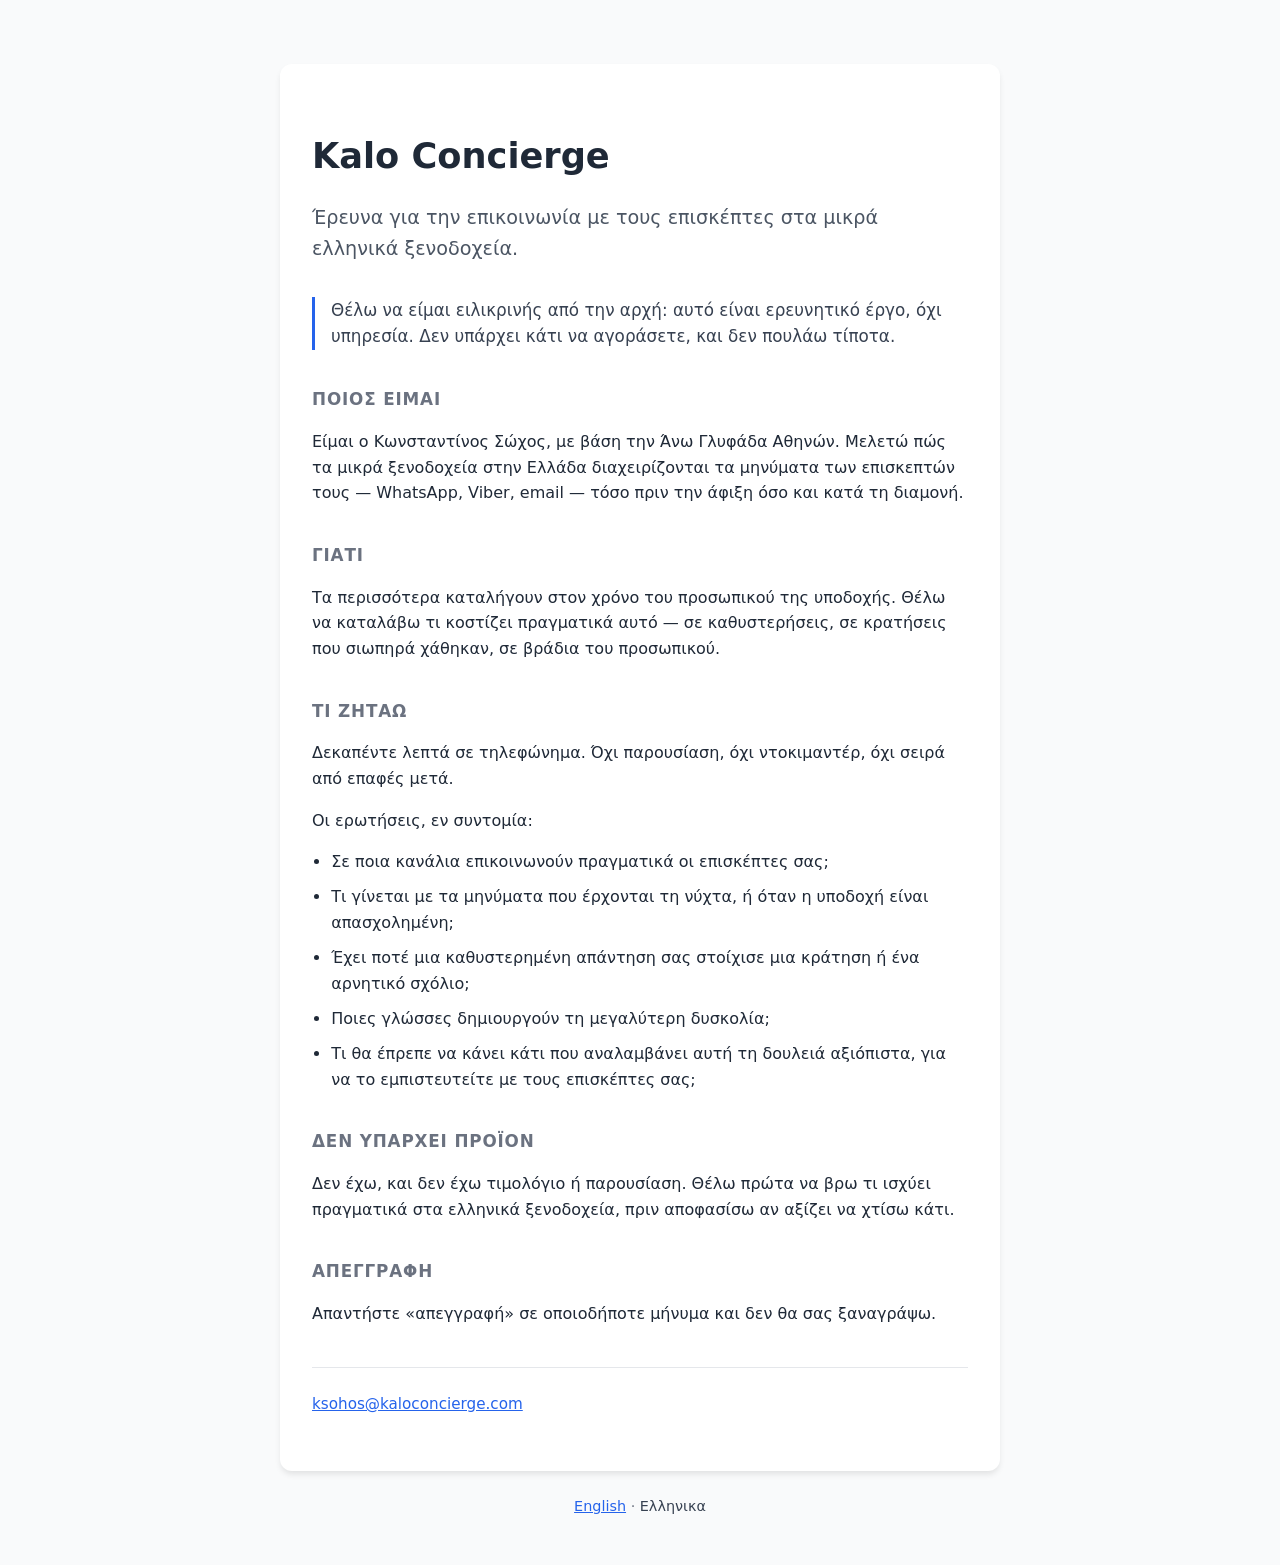
==== index-gr.html @ 6334cbd0 "Add Kalo Concierge research site (EN/GR) Research-only landing page for kaloconcierge.com. States pl" ====
<!DOCTYPE html>
<html lang="el">
<head>
  <meta charset="UTF-8">
  <meta name="viewport" content="width=device-width, initial-scale=1.0">
  <title>Kalo Concierge — έρευνα για την επικοινωνία με τους επισκέπτες στα μικρά ελληνικά ξενοδοχεία</title>
  <meta name="description" content="Ανεξάρτητη έρευνα για το πώς τα μικρά ξενοδοχεία στην Ελλάδα διαχειρίζονται τα μηνύματα των επισκεπτών τους σε WhatsApp, Viber και email. Ερευνητικό έργο, όχι υπηρεσία.">
  <link rel="alternate" hreflang="el" href="/index-gr.html">
  <link rel="alternate" hreflang="en" href="/index.html">
  <link rel="stylesheet" href="/styles.css">
</head>
<body>
  <main>
    <h1>Kalo Concierge</h1>
    <p class="tagline">Έρευνα για την επικοινωνία με τους επισκέπτες στα μικρά ελληνικά ξενοδοχεία.</p>

    <p class="lead">Θέλω να είμαι ειλικρινής από την αρχή: αυτό είναι ερευνητικό έργο, όχι
    υπηρεσία. Δεν υπάρχει κάτι να αγοράσετε, και δεν πουλάω τίποτα.</p>

    <section>
      <h2>Ποιος είμαι</h2>
      <p>Είμαι ο Κωνσταντίνος Σώχος, με βάση την Άνω Γλυφάδα Αθηνών. Μελετώ πώς τα μικρά
      ξενοδοχεία στην Ελλάδα διαχειρίζονται τα μηνύματα των επισκεπτών τους — WhatsApp, Viber,
      email — τόσο πριν την άφιξη όσο και κατά τη διαμονή.</p>
    </section>

    <section>
      <h2>Γιατί</h2>
      <p>Τα περισσότερα καταλήγουν στον χρόνο του προσωπικού της υποδοχής. Θέλω να καταλάβω
      τι κοστίζει πραγματικά αυτό — σε καθυστερήσεις, σε κρατήσεις που σιωπηρά χάθηκαν, σε
      βράδια του προσωπικού.</p>
    </section>

    <section>
      <h2>Τι ζητάω</h2>
      <p>Δεκαπέντε λεπτά σε τηλεφώνημα. Όχι παρουσίαση, όχι ντοκιμαντέρ, όχι σειρά από
      επαφές μετά.</p>
      <p>Οι ερωτήσεις, εν συντομία:</p>
      <ul>
        <li>Σε ποια κανάλια επικοινωνούν πραγματικά οι επισκέπτες σας;</li>
        <li>Τι γίνεται με τα μηνύματα που έρχονται τη νύχτα, ή όταν η υποδοχή είναι απασχολημένη;</li>
        <li>Έχει ποτέ μια καθυστερημένη απάντηση σας στοίχισε μια κράτηση ή ένα αρνητικό σχόλιο;</li>
        <li>Ποιες γλώσσες δημιουργούν τη μεγαλύτερη δυσκολία;</li>
        <li>Τι θα έπρεπε να κάνει κάτι που αναλαμβάνει αυτή τη δουλειά αξιόπιστα, για να το εμπιστευτείτε με τους επισκέπτες σας;</li>
      </ul>
    </section>

    <section>
      <h2>Δεν υπάρχει προϊόν</h2>
      <p>Δεν έχω, και δεν έχω τιμολόγιο ή παρουσίαση. Θέλω πρώτα να βρω τι ισχύει πραγματικά στα
      ελληνικά ξενοδοχεία, πριν αποφασίσω αν αξίζει να χτίσω κάτι.</p>
    </section>

    <section>
      <h2>Απεγγραφή</h2>
      <p>Απαντήστε «απεγγραφή» σε οποιοδήποτε μήνυμα και δεν θα σας ξαναγράψω.</p>
    </section>

    <p class="contact">
      <a href="mailto:ksohos@kaloconcierge.com">ksohos@kaloconcierge.com</a>
    </p>
  </main>

  <footer>
    <p class="lang">
      <a href="/index.html" hreflang="en" lang="en">English</a>
      <span aria-hidden="true">&middot;</span>
      <span class="current">&Epsilon;&lambda;&lambda;&eta;&nu;&iota;&kappa;&alpha;</span>
    </p>
  </footer>
</body>
</html>
---- styles.css ----
body {
  font-family: system-ui, -apple-system, BlinkMacSystemFont, "Segoe UI", Roboto, sans-serif;
  max-width: 720px;
  margin: 0 auto;
  padding: 4rem 1.5rem 2rem;
  line-height: 1.6;
  color: #1f2937;
  background: #f9fafb;
}

main {
  background: #ffffff;
  border-radius: 12px;
  padding: 2.5rem 2rem;
  box-shadow: 0 4px 6px -1px rgba(0, 0, 0, 0.1);
}

h1 {
  font-size: 2.2rem;
  margin-bottom: 0.5rem;
}

.tagline {
  font-size: 1.2rem;
  color: #4b5563;
  margin-bottom: 2rem;
}

.lead {
  font-size: 1.05rem;
  border-left: 3px solid #2563eb;
  padding-left: 1rem;
  color: #374151;
}

h2 {
  font-size: 1.05rem;
  text-transform: uppercase;
  letter-spacing: 0.05em;
  color: #6b7280;
  margin-top: 2.25rem;
  margin-bottom: 0.75rem;
}

ul {
  padding-left: 1.2rem;
}

li {
  margin-bottom: 0.6rem;
}

.contact {
  margin-top: 2.5rem;
  padding-top: 1.5rem;
  border-top: 1px solid #e5e7eb;
  font-size: 0.95rem;
  color: #6b7280;
}

footer {
  max-width: 720px;
  margin: 1.5rem auto 0;
  padding: 0 1.5rem;
  text-align: center;
}

.lang {
  font-size: 0.9rem;
  color: #6b7280;
}

.lang .current {
  color: #374151;
}

a {
  color: #2563eb;
}

@media (max-width: 480px) {
  body {
    padding: 1.5rem 1rem 1rem;
  }

  main {
    padding: 1.5rem 1.25rem;
  }

  h1 {
    font-size: 1.8rem;
  }
}
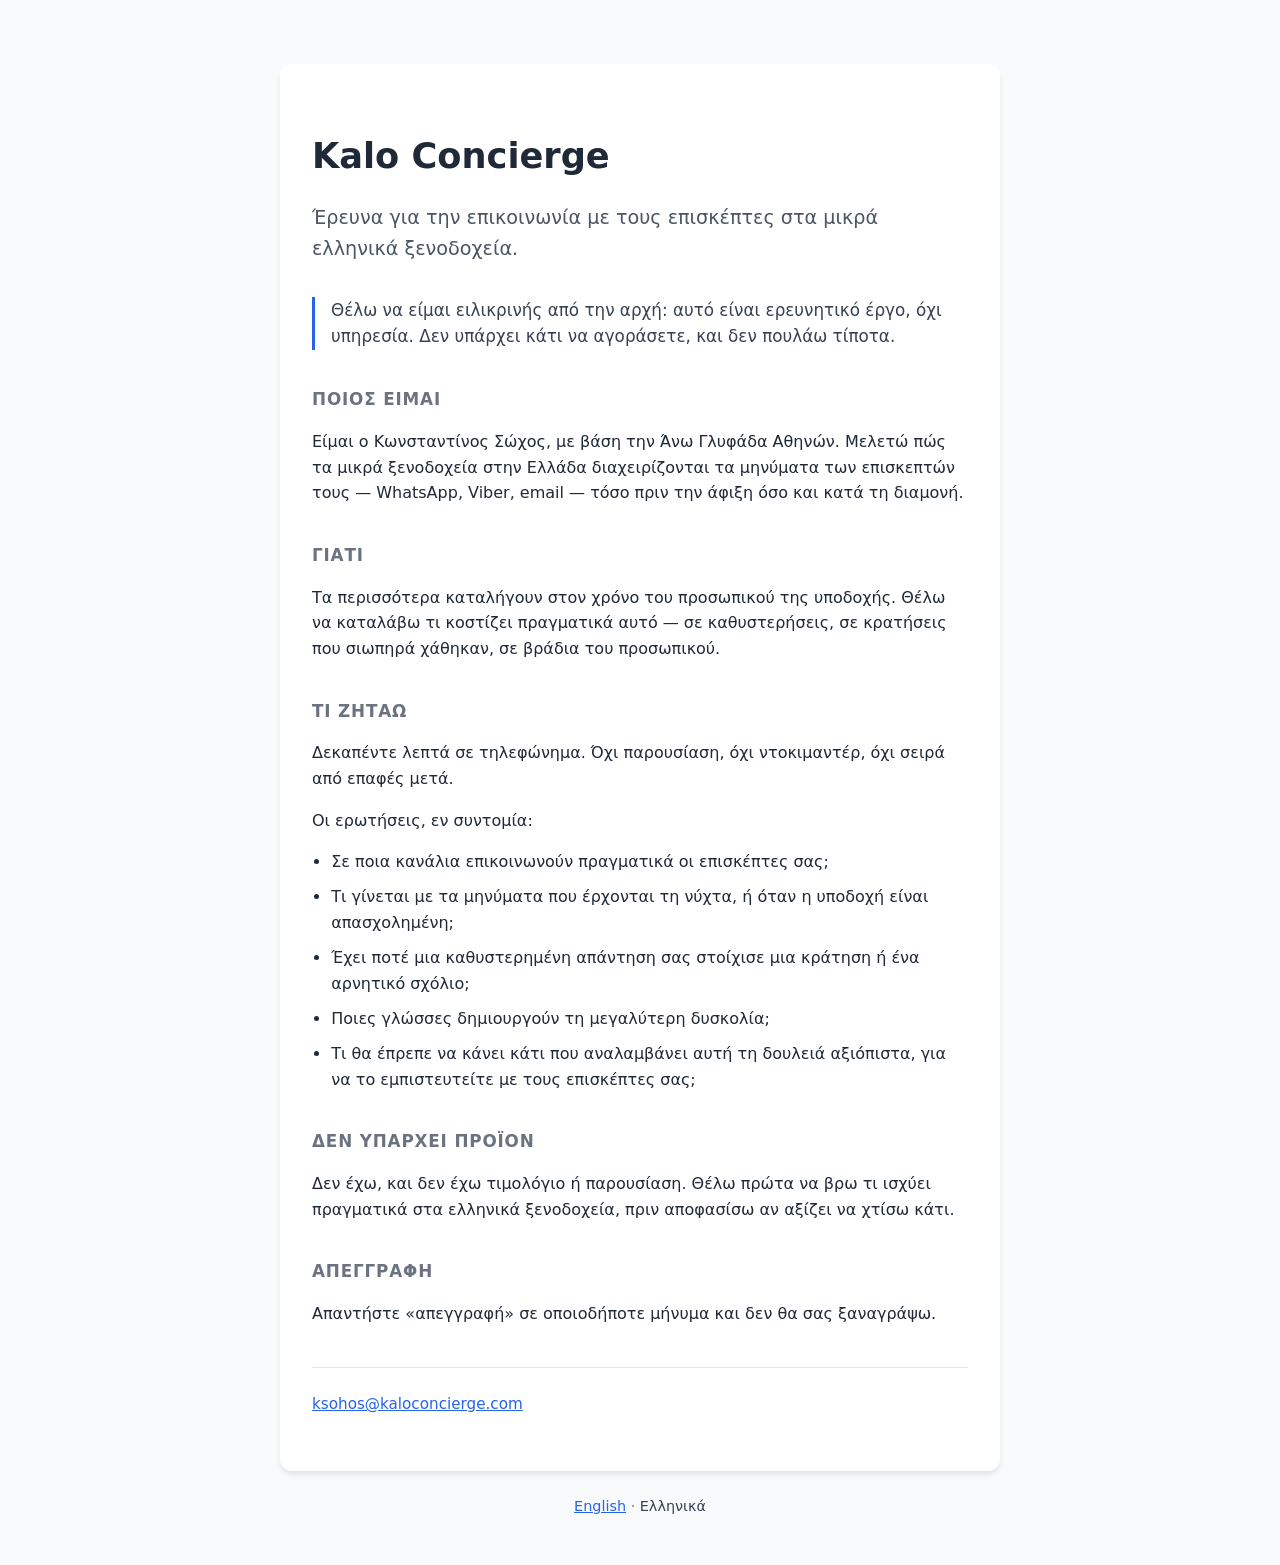
==== commit e06555b2: "Fix missing tonos in the Greek language label &alpha; rendered as a plain alpha, so the footer read " ====
--- a/index-gr.html
+++ b/index-gr.html
@@ -65,7 +65,7 @@
     <p class="lang">
       <a href="/index.html" hreflang="en" lang="en">English</a>
       <span aria-hidden="true">&middot;</span>
-      <span class="current">&Epsilon;&lambda;&lambda;&eta;&nu;&iota;&kappa;&alpha;</span>
+      <span class="current">Ελληνικά</span>
     </p>
   </footer>
 </body>
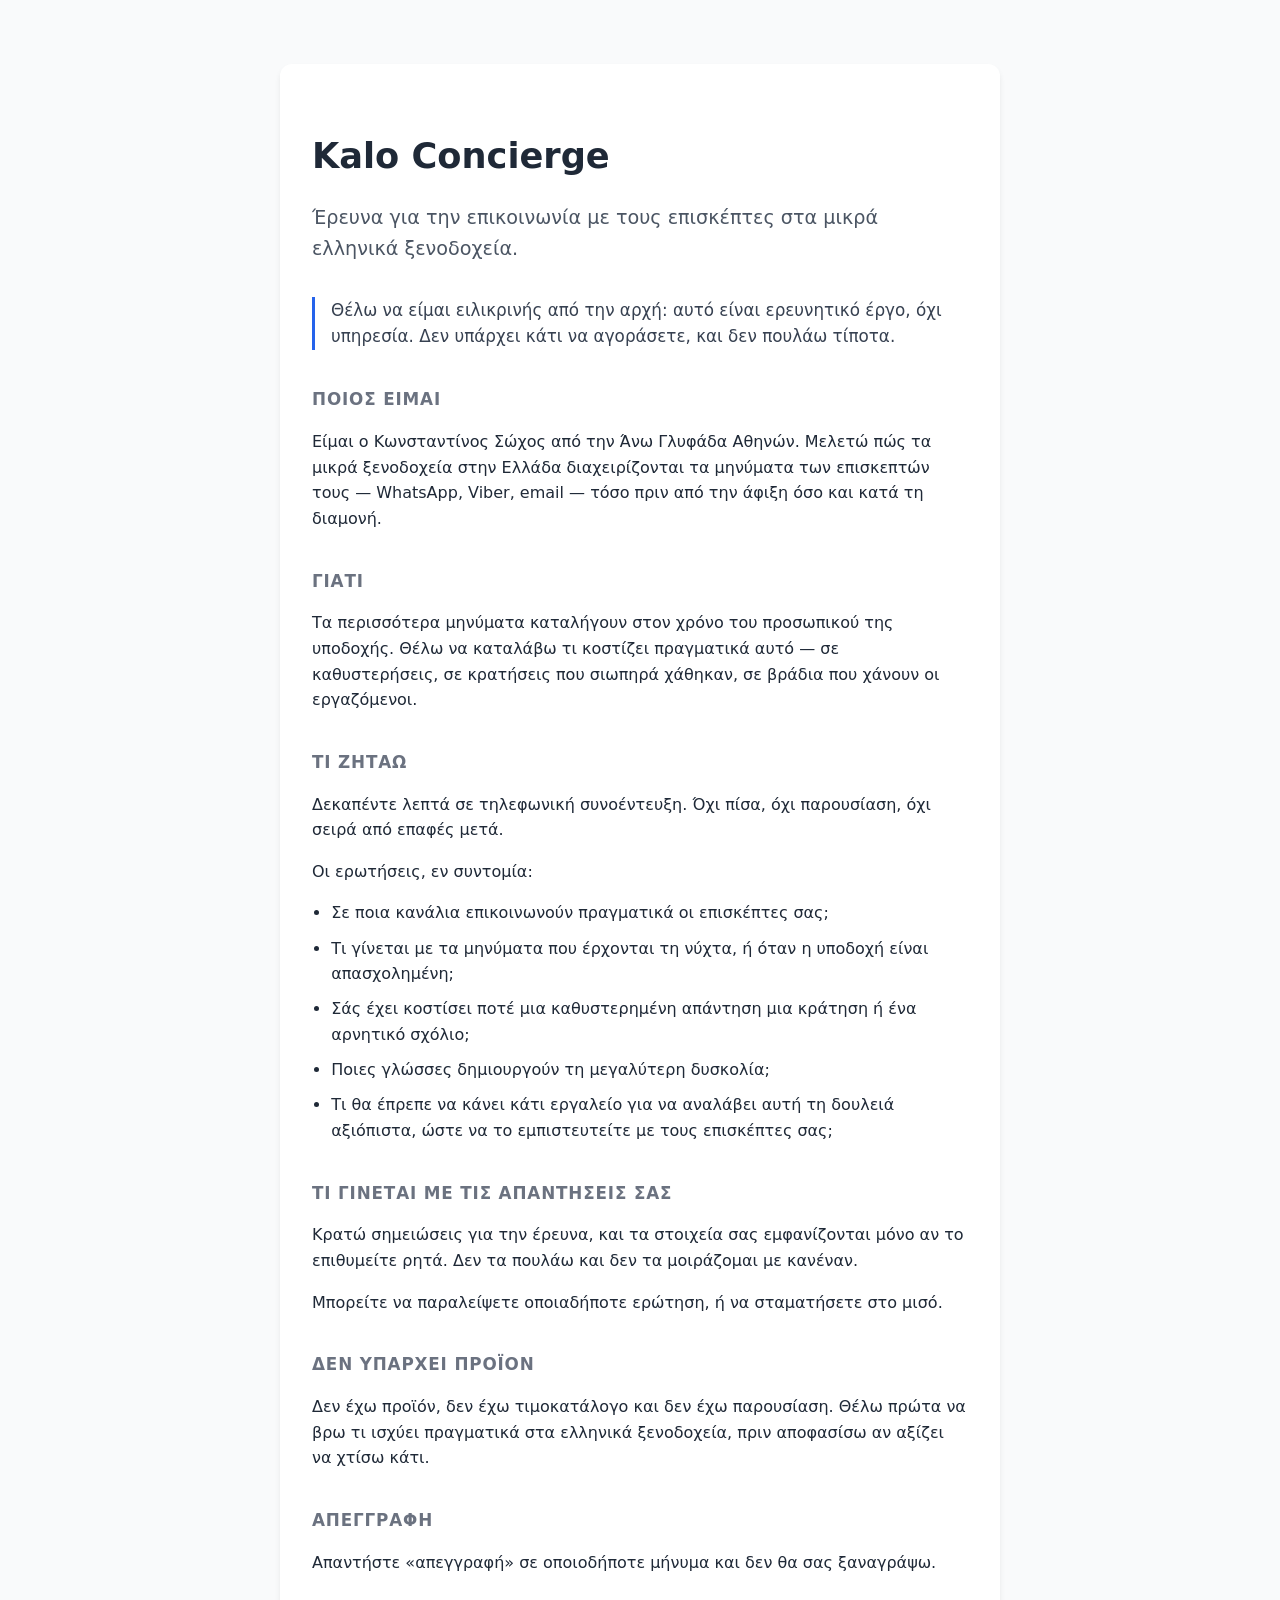
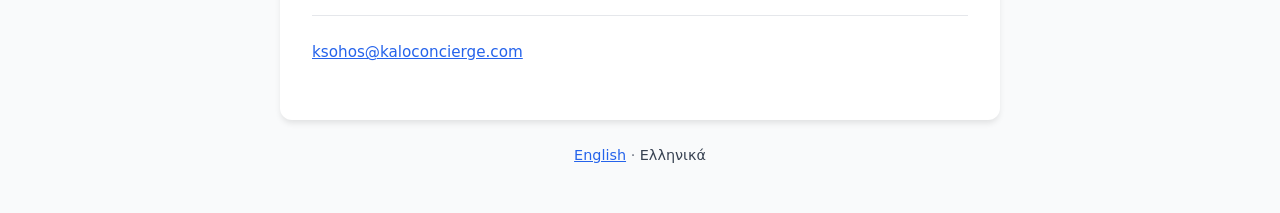
==== commit 73bc1eef: "Fix Greek translation errors; state how answers are used The Greek page was machine-drafted and had " ====
--- a/index-gr.html
+++ b/index-gr.html
@@ -5,8 +5,10 @@
   <meta name="viewport" content="width=device-width, initial-scale=1.0">
   <title>Kalo Concierge — έρευνα για την επικοινωνία με τους επισκέπτες στα μικρά ελληνικά ξενοδοχεία</title>
   <meta name="description" content="Ανεξάρτητη έρευνα για το πώς τα μικρά ξενοδοχεία στην Ελλάδα διαχειρίζονται τα μηνύματα των επισκεπτών τους σε WhatsApp, Viber και email. Ερευνητικό έργο, όχι υπηρεσία.">
-  <link rel="alternate" hreflang="el" href="/index-gr.html">
-  <link rel="alternate" hreflang="en" href="/index.html">
+  <link rel="canonical" href="https://kaloconcierge.com/index-gr.html">
+  <link rel="alternate" hreflang="el" href="https://kaloconcierge.com/index-gr.html">
+  <link rel="alternate" hreflang="en" href="https://kaloconcierge.com/">
+  <link rel="alternate" hreflang="x-default" href="https://kaloconcierge.com/">
   <link rel="stylesheet" href="/styles.css">
 </head>
 <body>
@@ -19,36 +21,43 @@
 
     <section>
       <h2>Ποιος είμαι</h2>
-      <p>Είμαι ο Κωνσταντίνος Σώχος, με βάση την Άνω Γλυφάδα Αθηνών. Μελετώ πώς τα μικρά
+      <p>Είμαι ο Κωνσταντίνος Σώχος από την Άνω Γλυφάδα Αθηνών. Μελετώ πώς τα μικρά
       ξενοδοχεία στην Ελλάδα διαχειρίζονται τα μηνύματα των επισκεπτών τους — WhatsApp, Viber,
-      email — τόσο πριν την άφιξη όσο και κατά τη διαμονή.</p>
+      email — τόσο πριν από την άφιξη όσο και κατά τη διαμονή.</p>
     </section>
 
     <section>
       <h2>Γιατί</h2>
-      <p>Τα περισσότερα καταλήγουν στον χρόνο του προσωπικού της υποδοχής. Θέλω να καταλάβω
+      <p>Τα περισσότερα μηνύματα καταλήγουν στον χρόνο του προσωπικού της υποδοχής. Θέλω να καταλάβω
       τι κοστίζει πραγματικά αυτό — σε καθυστερήσεις, σε κρατήσεις που σιωπηρά χάθηκαν, σε
-      βράδια του προσωπικού.</p>
+      βράδια που χάνουν οι εργαζόμενοι.</p>
     </section>
 
     <section>
       <h2>Τι ζητάω</h2>
-      <p>Δεκαπέντε λεπτά σε τηλεφώνημα. Όχι παρουσίαση, όχι ντοκιμαντέρ, όχι σειρά από
+      <p>Δεκαπέντε λεπτά σε τηλεφωνική συνοέντευξη. Όχι πίσα, όχι παρουσίαση, όχι σειρά από
       επαφές μετά.</p>
       <p>Οι ερωτήσεις, εν συντομία:</p>
       <ul>
         <li>Σε ποια κανάλια επικοινωνούν πραγματικά οι επισκέπτες σας;</li>
         <li>Τι γίνεται με τα μηνύματα που έρχονται τη νύχτα, ή όταν η υποδοχή είναι απασχολημένη;</li>
-        <li>Έχει ποτέ μια καθυστερημένη απάντηση σας στοίχισε μια κράτηση ή ένα αρνητικό σχόλιο;</li>
+        <li>Σάς έχει κοστίσει ποτέ μια καθυστερημένη απάντηση μια κράτηση ή ένα αρνητικό σχόλιο;</li>
         <li>Ποιες γλώσσες δημιουργούν τη μεγαλύτερη δυσκολία;</li>
-        <li>Τι θα έπρεπε να κάνει κάτι που αναλαμβάνει αυτή τη δουλειά αξιόπιστα, για να το εμπιστευτείτε με τους επισκέπτες σας;</li>
+        <li>Τι θα έπρεπε να κάνει κάτι εργαλείο για να αναλάβει αυτή τη δουλειά αξιόπιστα, ώστε να το εμπιστευτείτε με τους επισκέπτες σας;</li>
       </ul>
     </section>
 
     <section>
+      <h2>Τι γίνεται με τις απαντήσεις σας</h2>
+      <p>Κρατώ σημειώσεις για την έρευνα, και τα στοιχεία σας εμφανίζονται μόνο αν το
+      επιθυμείτε ρητά. Δεν τα πουλάω και δεν τα μοιράζομαι με κανέναν.</p>
+      <p>Μπορείτε να παραλείψετε οποιαδήποτε ερώτηση, ή να σταματήσετε στο μισό.</p>
+    </section>
+
+    <section>
       <h2>Δεν υπάρχει προϊόν</h2>
-      <p>Δεν έχω, και δεν έχω τιμολόγιο ή παρουσίαση. Θέλω πρώτα να βρω τι ισχύει πραγματικά στα
-      ελληνικά ξενοδοχεία, πριν αποφασίσω αν αξίζει να χτίσω κάτι.</p>
+      <p>Δεν έχω προϊόν, δεν έχω τιμοκατάλογο και δεν έχω παρουσίαση. Θέλω πρώτα να βρω τι
+      ισχύει πραγματικά στα ελληνικά ξενοδοχεία, πριν αποφασίσω αν αξίζει να χτίσω κάτι.</p>
     </section>
 
     <section>
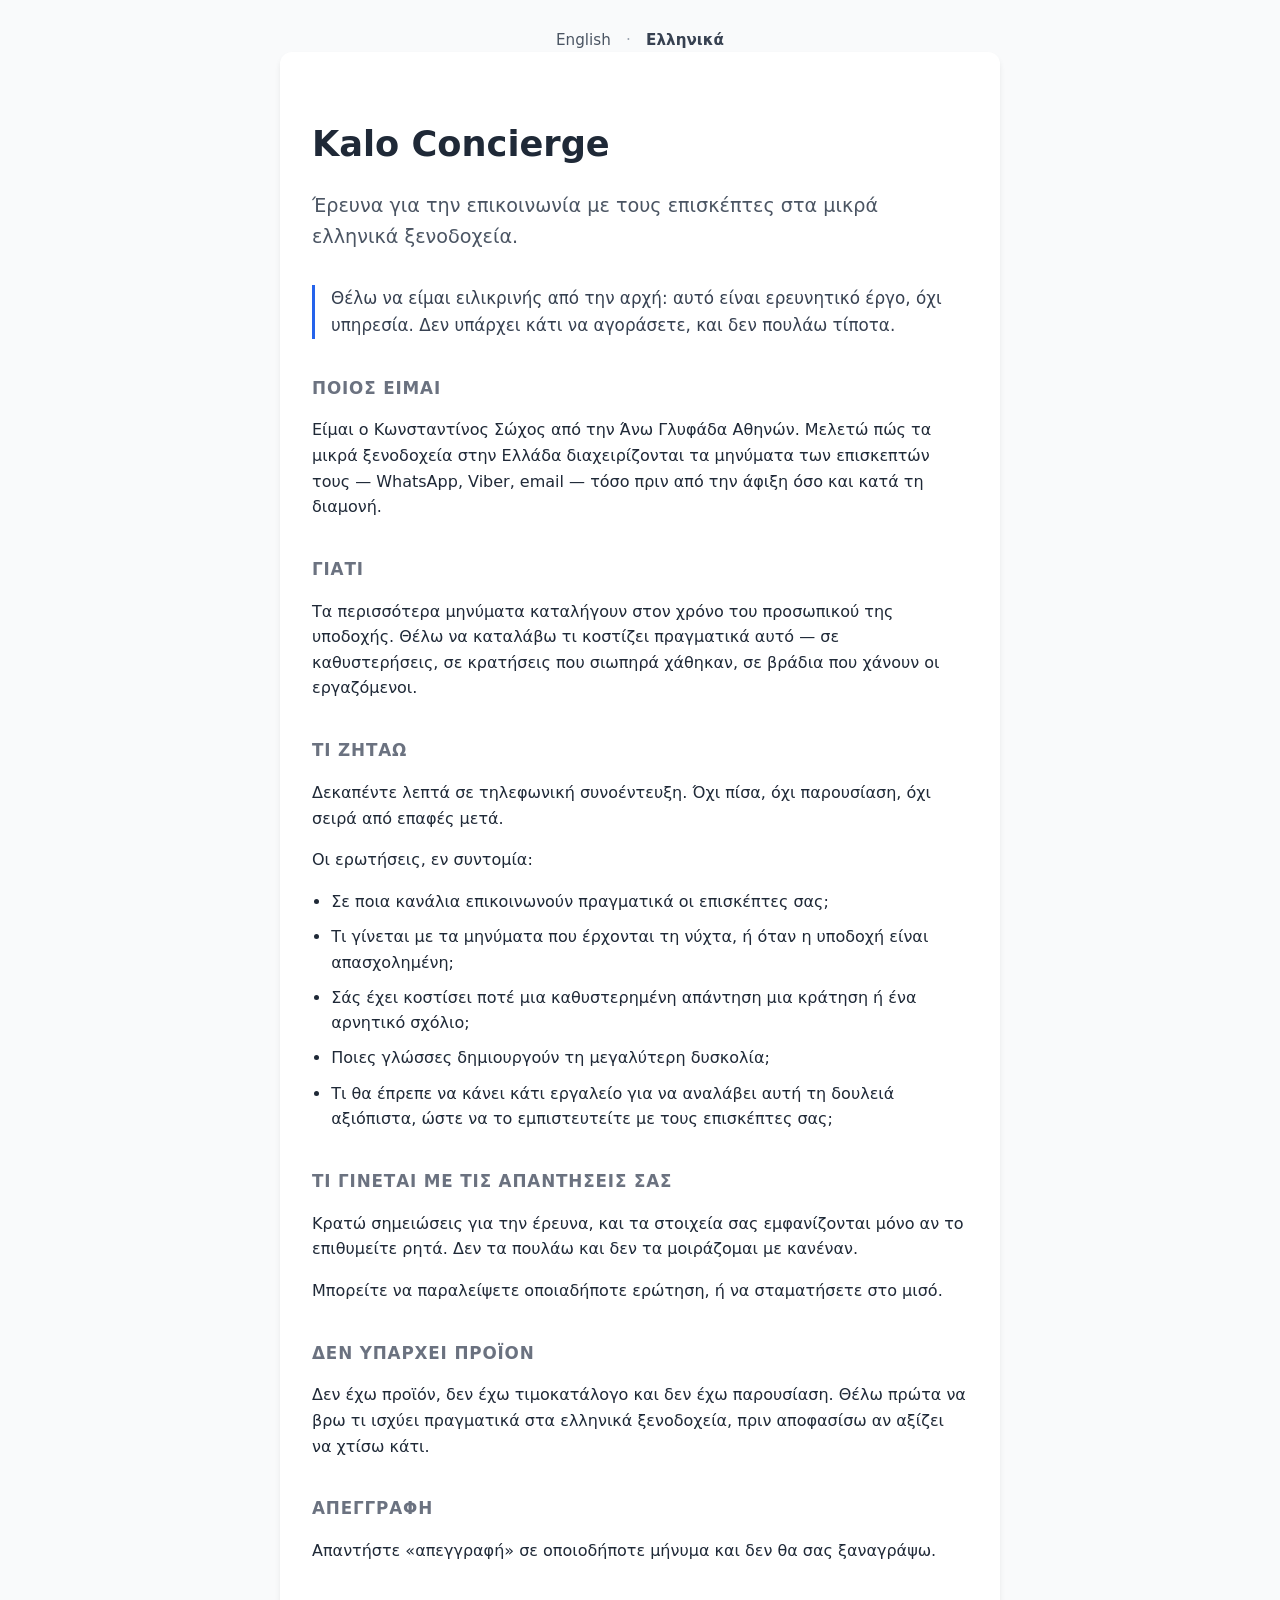
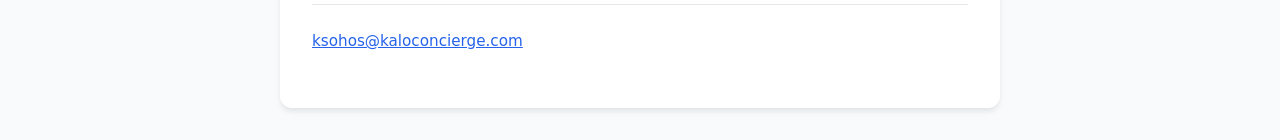
==== commit e75100c0: "Move language switcher to top centre It sat below the fold in the footer, so a Greek-speaking visito" ====
--- a/index-gr.html
+++ b/index-gr.html
@@ -12,6 +12,12 @@
   <link rel="stylesheet" href="/styles.css">
 </head>
 <body>
+  <nav class="langnav" aria-label="Γλώσσα">
+    <a href="/" hreflang="en" lang="en">English</a>
+    <span aria-hidden="true">&middot;</span>
+    <a class="current" href="/index-gr.html" hreflang="el" lang="el" aria-current="page">Ελληνικά</a>
+  </nav>
+
   <main>
     <h1>Kalo Concierge</h1>
     <p class="tagline">Έρευνα για την επικοινωνία με τους επισκέπτες στα μικρά ελληνικά ξενοδοχεία.</p>
@@ -69,13 +75,5 @@
       <a href="mailto:ksohos@kaloconcierge.com">ksohos@kaloconcierge.com</a>
     </p>
   </main>
-
-  <footer>
-    <p class="lang">
-      <a href="/index.html" hreflang="en" lang="en">English</a>
-      <span aria-hidden="true">&middot;</span>
-      <span class="current">Ελληνικά</span>
-    </p>
-  </footer>
 </body>
 </html>
--- a/styles.css
+++ b/styles.css
@@ -2,7 +2,7 @@
   font-family: system-ui, -apple-system, BlinkMacSystemFont, "Segoe UI", Roboto, sans-serif;
   max-width: 720px;
   margin: 0 auto;
-  padding: 4rem 1.5rem 2rem;
+  padding: 1.75rem 1.5rem 2rem;
   line-height: 1.6;
   color: #1f2937;
   background: #f9fafb;
@@ -58,20 +58,35 @@
   color: #6b7280;
 }
 
-footer {
+.langnav {
   max-width: 720px;
-  margin: 1.5rem auto 0;
+  margin: 0 auto;
   padding: 0 1.5rem;
   text-align: center;
+  font-size: 0.95rem;
+  line-height: 1.6;
 }
 
-.lang {
-  font-size: 0.9rem;
-  color: #6b7280;
+.langnav a {
+  color: #4b5563;
+  text-decoration: none;
+  padding: 0.25rem 0.15rem;
 }
 
-.lang .current {
+.langnav a:hover,
+.langnav a:focus-visible {
+  color: #2563eb;
+  text-decoration: underline;
+}
+
+.langnav a.current {
   color: #374151;
+  font-weight: 600;
+}
+
+.langnav span {
+  color: #9ca3af;
+  margin: 0 0.5rem;
 }
 
 a {
@@ -80,7 +95,12 @@
 
 @media (max-width: 480px) {
   body {
-    padding: 1.5rem 1rem 1rem;
+    padding: 1.25rem 1rem 1rem;
+  }
+
+  .langnav {
+    padding: 0 1rem;
+    margin-bottom: 0.25rem;
   }
 
   main {
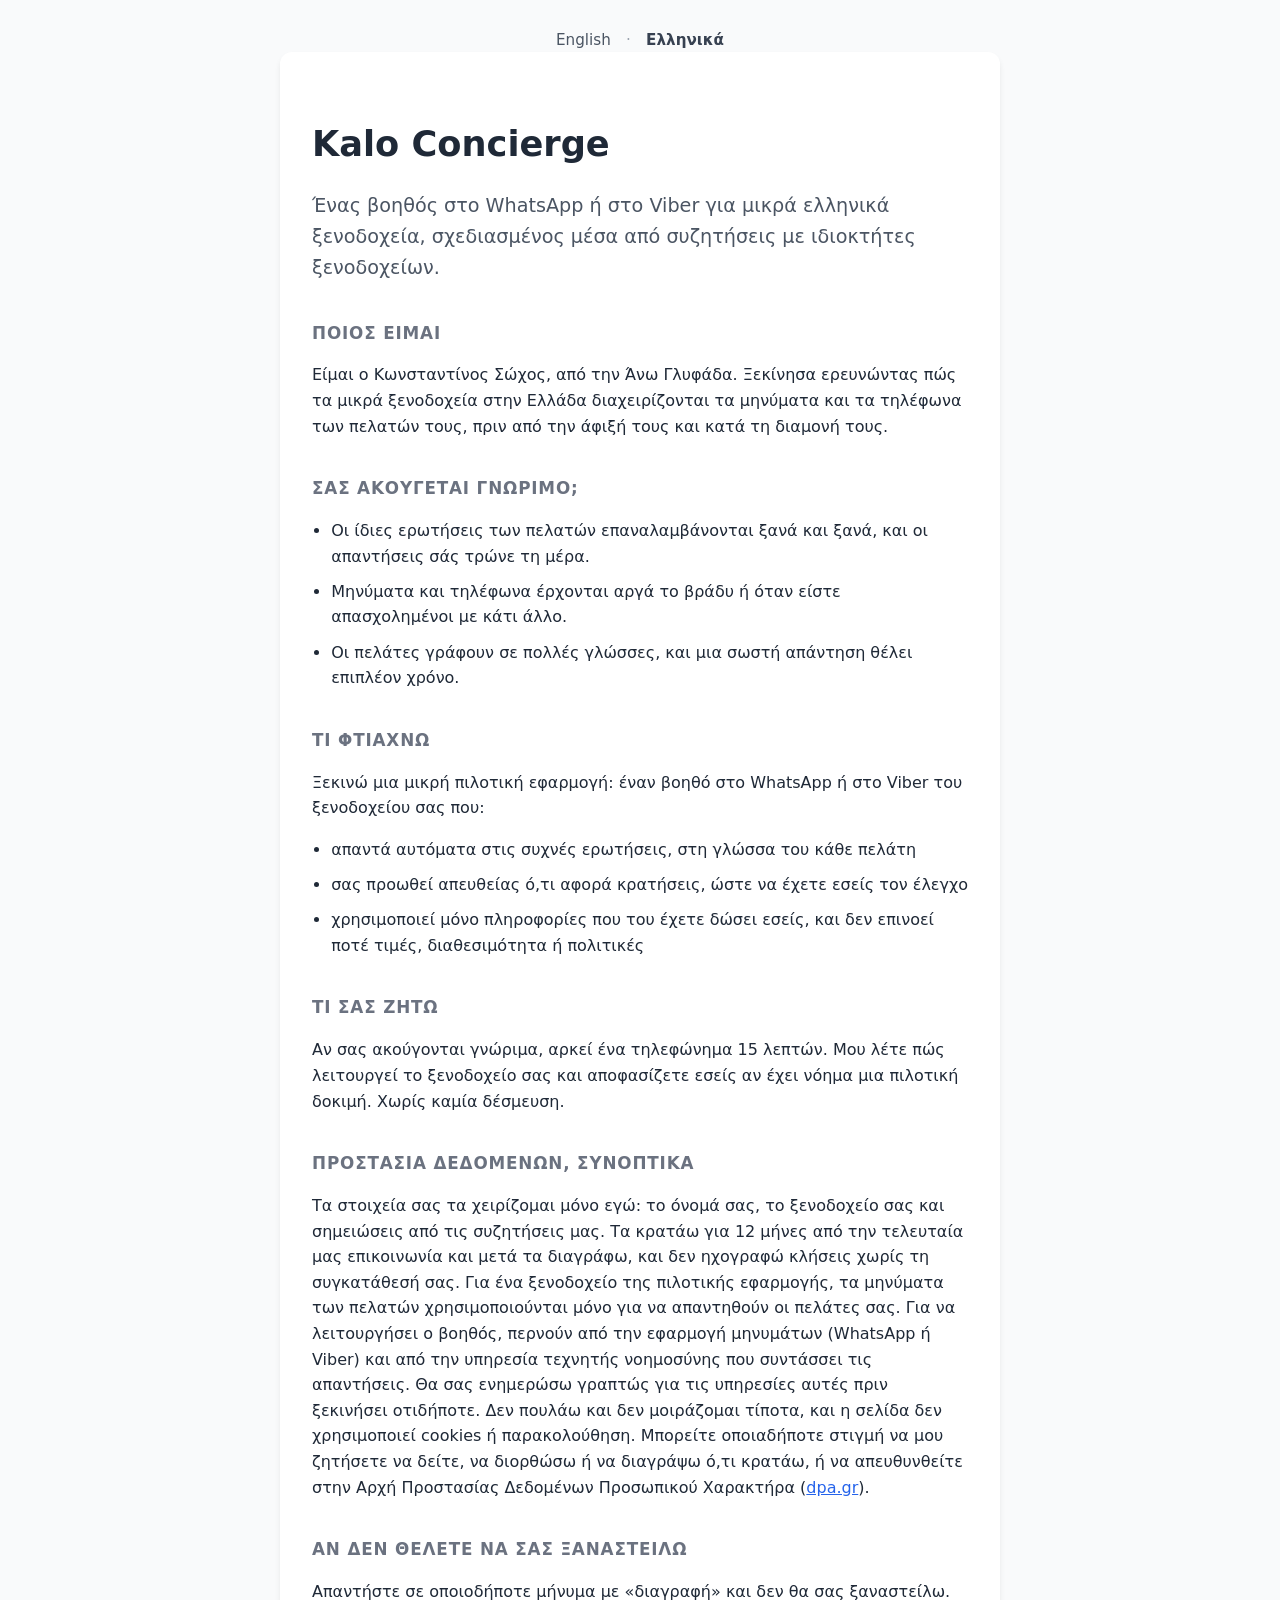
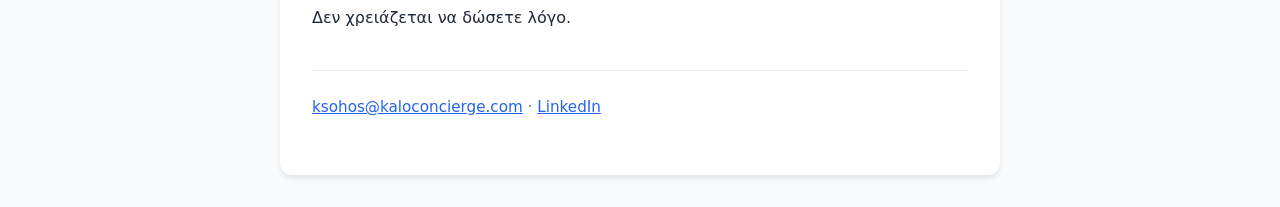
==== commit f766b81f: "Add README and MIT licence" ====
--- a/index-gr.html
+++ b/index-gr.html
@@ -3,8 +3,8 @@
 <head>
   <meta charset="UTF-8">
   <meta name="viewport" content="width=device-width, initial-scale=1.0">
-  <title>Kalo Concierge — έρευνα για την επικοινωνία με τους επισκέπτες στα μικρά ελληνικά ξενοδοχεία</title>
-  <meta name="description" content="Ανεξάρτητη έρευνα για το πώς τα μικρά ξενοδοχεία στην Ελλάδα διαχειρίζονται τα μηνύματα των επισκεπτών τους σε WhatsApp, Viber και email. Ερευνητικό έργο, όχι υπηρεσία.">
+  <title>Kalo Concierge: ένας βοηθός στο WhatsApp για μικρά ελληνικά ξενοδοχεία</title>
+  <meta name="description" content="Το Kalo Concierge βοηθά μικρά ελληνικά ξενοδοχεία να απαντούν στα μηνύματα των πελατών τους στο WhatsApp. Βασίζεται σε έρευνα με ιδιοκτήτες ξενοδοχείων. Πιλοτική εφαρμογή σε εξέλιξη.">
   <link rel="canonical" href="https://kaloconcierge.com/index-gr.html">
   <link rel="alternate" hreflang="el" href="https://kaloconcierge.com/index-gr.html">
   <link rel="alternate" hreflang="en" href="https://kaloconcierge.com/">
@@ -20,60 +20,73 @@
 
   <main>
     <h1>Kalo Concierge</h1>
-    <p class="tagline">Έρευνα για την επικοινωνία με τους επισκέπτες στα μικρά ελληνικά ξενοδοχεία.</p>
-
-    <p class="lead">Θέλω να είμαι ειλικρινής από την αρχή: αυτό είναι ερευνητικό έργο, όχι
-    υπηρεσία. Δεν υπάρχει κάτι να αγοράσετε, και δεν πουλάω τίποτα.</p>
+    <p class="tagline">Ένας βοηθός στο WhatsApp ή στο Viber για μικρά ελληνικά ξενοδοχεία,
+    σχεδιασμένος μέσα από συζητήσεις με ιδιοκτήτες ξενοδοχείων.</p>
 
     <section>
       <h2>Ποιος είμαι</h2>
-      <p>Είμαι ο Κωνσταντίνος Σώχος από την Άνω Γλυφάδα Αθηνών. Μελετώ πώς τα μικρά
-      ξενοδοχεία στην Ελλάδα διαχειρίζονται τα μηνύματα των επισκεπτών τους — WhatsApp, Viber,
-      email — τόσο πριν από την άφιξη όσο και κατά τη διαμονή.</p>
+      <p>Είμαι ο Κωνσταντίνος Σώχος, από την Άνω Γλυφάδα. Ξεκίνησα ερευνώντας πώς τα μικρά
+      ξενοδοχεία στην Ελλάδα διαχειρίζονται τα μηνύματα και τα τηλέφωνα των πελατών τους, πριν
+      από την άφιξή τους και κατά τη διαμονή τους.</p>
     </section>
 
     <section>
-      <h2>Γιατί</h2>
-      <p>Τα περισσότερα μηνύματα καταλήγουν στον χρόνο του προσωπικού της υποδοχής. Θέλω να καταλάβω
-      τι κοστίζει πραγματικά αυτό — σε καθυστερήσεις, σε κρατήσεις που σιωπηρά χάθηκαν, σε
-      βράδια που χάνουν οι εργαζόμενοι.</p>
-    </section>
-
-    <section>
-      <h2>Τι ζητάω</h2>
-      <p>Δεκαπέντε λεπτά σε τηλεφωνική συνοέντευξη. Όχι πίσα, όχι παρουσίαση, όχι σειρά από
-      επαφές μετά.</p>
-      <p>Οι ερωτήσεις, εν συντομία:</p>
+      <h2>Σας ακούγεται γνώριμο;</h2>
       <ul>
-        <li>Σε ποια κανάλια επικοινωνούν πραγματικά οι επισκέπτες σας;</li>
-        <li>Τι γίνεται με τα μηνύματα που έρχονται τη νύχτα, ή όταν η υποδοχή είναι απασχολημένη;</li>
-        <li>Σάς έχει κοστίσει ποτέ μια καθυστερημένη απάντηση μια κράτηση ή ένα αρνητικό σχόλιο;</li>
-        <li>Ποιες γλώσσες δημιουργούν τη μεγαλύτερη δυσκολία;</li>
-        <li>Τι θα έπρεπε να κάνει κάτι εργαλείο για να αναλάβει αυτή τη δουλειά αξιόπιστα, ώστε να το εμπιστευτείτε με τους επισκέπτες σας;</li>
+        <li>Οι ίδιες ερωτήσεις των πελατών επαναλαμβάνονται ξανά και ξανά, και οι απαντήσεις σάς
+        τρώνε τη μέρα.</li>
+        <li>Μηνύματα και τηλέφωνα έρχονται αργά το βράδυ ή όταν είστε απασχολημένοι με κάτι
+        άλλο.</li>
+        <li>Οι πελάτες γράφουν σε πολλές γλώσσες, και μια σωστή απάντηση θέλει επιπλέον χρόνο.</li>
       </ul>
     </section>
 
     <section>
-      <h2>Τι γίνεται με τις απαντήσεις σας</h2>
-      <p>Κρατώ σημειώσεις για την έρευνα, και τα στοιχεία σας εμφανίζονται μόνο αν το
-      επιθυμείτε ρητά. Δεν τα πουλάω και δεν τα μοιράζομαι με κανέναν.</p>
-      <p>Μπορείτε να παραλείψετε οποιαδήποτε ερώτηση, ή να σταματήσετε στο μισό.</p>
+      <h2>Τι φτιάχνω</h2>
+      <p>Ξεκινώ μια μικρή πιλοτική εφαρμογή: έναν βοηθό στο WhatsApp ή στο Viber του ξενοδοχείου
+      σας που:</p>
+      <ul>
+        <li>απαντά αυτόματα στις συχνές ερωτήσεις, στη γλώσσα του κάθε πελάτη</li>
+        <li>σας προωθεί απευθείας ό,τι αφορά κρατήσεις, ώστε να έχετε εσείς τον έλεγχο</li>
+        <li>χρησιμοποιεί μόνο πληροφορίες που του έχετε δώσει εσείς, και δεν επινοεί ποτέ τιμές,
+        διαθεσιμότητα ή πολιτικές</li>
+      </ul>
     </section>
 
     <section>
-      <h2>Δεν υπάρχει προϊόν</h2>
-      <p>Δεν έχω προϊόν, δεν έχω τιμοκατάλογο και δεν έχω παρουσίαση. Θέλω πρώτα να βρω τι
-      ισχύει πραγματικά στα ελληνικά ξενοδοχεία, πριν αποφασίσω αν αξίζει να χτίσω κάτι.</p>
+      <h2>Τι σας ζητώ</h2>
+      <p>Αν σας ακούγονται γνώριμα, αρκεί ένα τηλεφώνημα 15 λεπτών. Μου λέτε πώς λειτουργεί το
+      ξενοδοχείο σας και αποφασίζετε εσείς αν έχει νόημα μια πιλοτική δοκιμή. Χωρίς καμία
+      δέσμευση.</p>
     </section>
 
     <section>
-      <h2>Απεγγραφή</h2>
-      <p>Απαντήστε «απεγγραφή» σε οποιοδήποτε μήνυμα και δεν θα σας ξαναγράψω.</p>
+      <h2>Προστασία δεδομένων, συνοπτικά</h2>
+      <p>Τα στοιχεία σας τα χειρίζομαι μόνο εγώ: το όνομά σας, το ξενοδοχείο σας και σημειώσεις
+      από τις συζητήσεις μας. Τα κρατάω για 12 μήνες από την τελευταία μας επικοινωνία και μετά τα
+      διαγράφω, και δεν ηχογραφώ κλήσεις χωρίς τη συγκατάθεσή σας. Για ένα ξενοδοχείο της
+      πιλοτικής εφαρμογής, τα μηνύματα των πελατών χρησιμοποιούνται μόνο για να απαντηθούν οι
+      πελάτες σας. Για να λειτουργήσει ο βοηθός, περνούν από την εφαρμογή μηνυμάτων (WhatsApp ή
+      Viber) και από την υπηρεσία τεχνητής νοημοσύνης που συντάσσει τις απαντήσεις. Θα σας
+      ενημερώσω γραπτώς για τις υπηρεσίες αυτές πριν ξεκινήσει οτιδήποτε. Δεν πουλάω και δεν
+      μοιράζομαι τίποτα, και η σελίδα δεν χρησιμοποιεί cookies ή παρακολούθηση. Μπορείτε
+      οποιαδήποτε στιγμή να μου ζητήσετε να δείτε, να διορθώσω ή να διαγράψω ό,τι κρατάω, ή να
+      απευθυνθείτε στην Αρχή Προστασίας Δεδομένων Προσωπικού Χαρακτήρα
+      (<a href="https://www.dpa.gr" rel="noopener">dpa.gr</a>).</p>
+    </section>
+
+    <section>
+      <h2>Αν δεν θέλετε να σας ξαναστείλω</h2>
+      <p>Απαντήστε σε οποιοδήποτε μήνυμα με «διαγραφή» και δεν θα σας ξαναστείλω. Δεν χρειάζεται
+      να δώσετε λόγο.</p>
     </section>
 
     <p class="contact">
       <a href="mailto:ksohos@kaloconcierge.com">ksohos@kaloconcierge.com</a>
+      <span aria-hidden="true">&middot;</span>
+      <a href="https://www.linkedin.com/in/konstantinos-sohos" rel="noopener">LinkedIn</a>
     </p>
   </main>
+
 </body>
-</html>
+</html>
